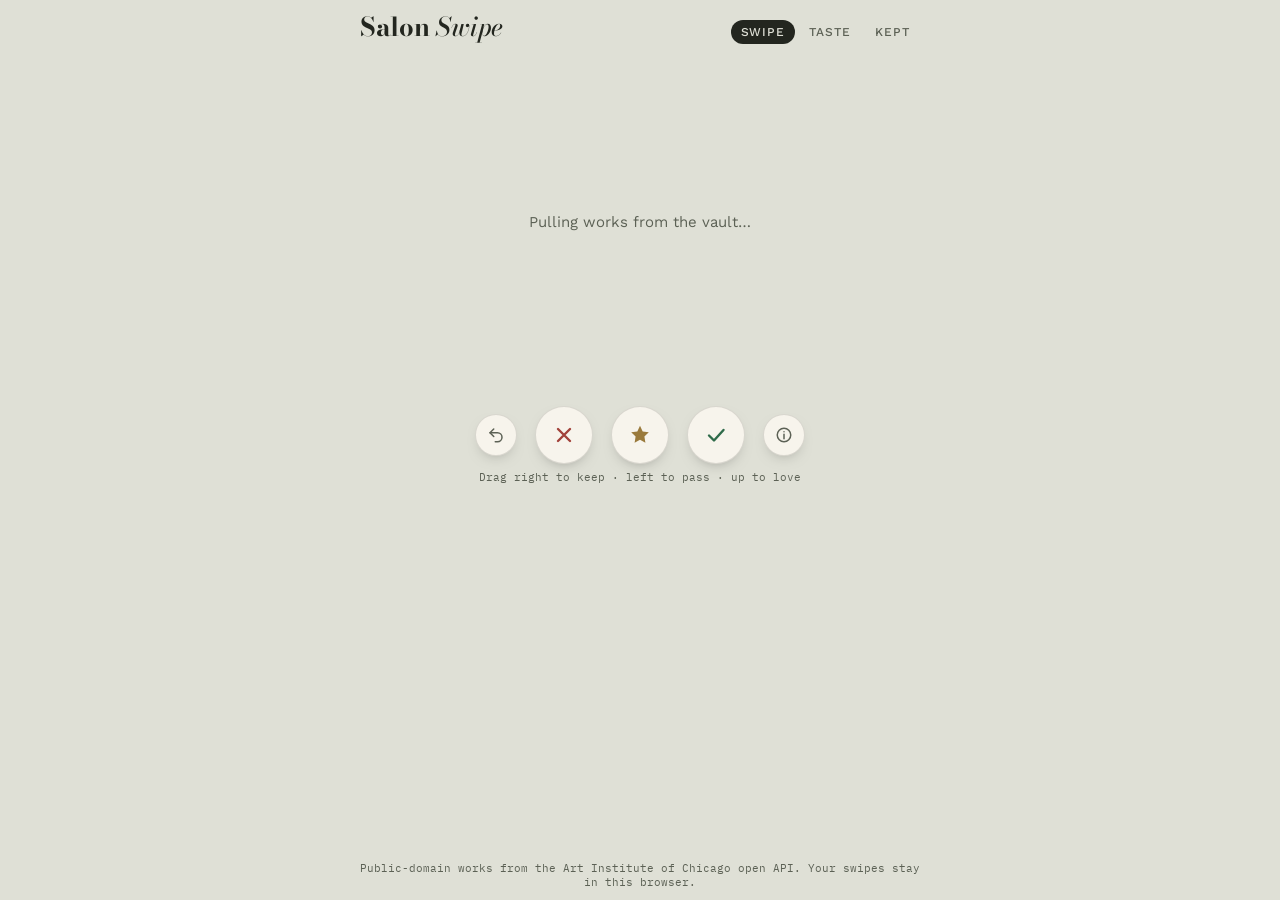
==== index.html @ dcc6288c "Add Salon Swipe art taste app Co-Authored-By: Claude Opus 5.5 <noreply@anthropic.com> Claude-Session" ====
<!doctype html>
<html lang="en">
<head>
<meta charset="utf-8">
<meta name="viewport" content="width=device-width,initial-scale=1,viewport-fit=cover">
<title>Salon Swipe</title>
<link rel="preconnect" href="https://fonts.googleapis.com">
<link rel="stylesheet" href="https://fonts.googleapis.com/css2?family=Bodoni+Moda:ital,opsz,wght@0,6..96,500;0,6..96,700;1,6..96,500&family=Work+Sans:wght@400;500;600&family=IBM+Plex+Mono:wght@400;500&display=swap">
<style>
/* Layout: one gallery wall; a matted print sits center, its wall label beneath. Tabs swap Swipe / Taste / Collection. */
:root{
  --wall:#dfe0d6; --wall-deep:#cfd1c4; --mat:#f7f4ec; --ink:#23261f; --ink-soft:#5c6155;
  --brass:#9a7a3c; --keep:#2f6b4a; --pass:#a2423a; --line:rgba(35,38,31,.14);
  --f-display:"Bodoni Moda","Didot","Bodoni 72",Georgia,serif;
  --f-body:"Work Sans",system-ui,-apple-system,"Segoe UI",sans-serif;
  --f-mono:"IBM Plex Mono",ui-monospace,Menlo,monospace;
  color-scheme:light;
}
@media (prefers-color-scheme:dark){:root:not([data-theme="light"]){
  --wall:#1f2420; --wall-deep:#171b18; --mat:#2b302b; --ink:#ebe8de; --ink-soft:#a4a99c;
  --brass:#cda763; --keep:#5fae84; --pass:#d9796f; --line:rgba(235,232,222,.14); color-scheme:dark}}
:root[data-theme="dark"]{
  --wall:#1f2420; --wall-deep:#171b18; --mat:#2b302b; --ink:#ebe8de; --ink-soft:#a4a99c;
  --brass:#cda763; --keep:#5fae84; --pass:#d9796f; --line:rgba(235,232,222,.14); color-scheme:dark}

*{box-sizing:border-box}
html,body{height:100%}
body{margin:0;background:var(--wall);color:var(--ink);font:15px/1.5 var(--f-body);
  padding-block:env(safe-area-inset-top,0px) env(safe-area-inset-bottom,0px);padding-inline:16px;
  display:flex;flex-direction:column;overflow-x:hidden}
button{font:inherit;color:inherit;cursor:pointer}
:focus-visible{outline:2px solid var(--brass);outline-offset:2px}
a{color:var(--ink)}

header{display:flex;align-items:baseline;justify-content:space-between;gap:12px;flex-wrap:wrap;
  max-width:560px;width:100%;margin:0 auto;padding-block:14px 8px}
h1{font:italic 500 26px/1 var(--f-display);margin:0;letter-spacing:-.01em}
h1 span{font-style:normal;font-weight:700}
nav{display:flex;gap:4px}
nav button{background:none;border:0;padding:6px 10px;border-radius:999px;font:500 12px/1 var(--f-body);
  letter-spacing:.08em;text-transform:uppercase;color:var(--ink-soft)}
nav button[aria-selected="true"]{background:var(--ink);color:var(--wall)}

main{flex:1;min-height:0;max-width:560px;width:100%;margin:0 auto;display:flex;flex-direction:column}
section{flex:1;min-height:0;display:flex;flex-direction:column}

/* ---- swipe deck ---- */
.deck{position:relative;flex:1;min-height:340px}
.card{position:absolute;inset:0;display:flex;flex-direction:column;background:var(--mat);
  border-radius:3px;box-shadow:0 1px 0 var(--line),0 18px 40px -18px rgba(0,0,0,.45);
  touch-action:none;user-select:none;will-change:transform;transition:transform .32s cubic-bezier(.2,.8,.2,1),opacity .32s}
.card.under{transform:scale(.96) translateY(10px);opacity:.75}
.card.dragging{transition:none}
.frame{flex:1;min-height:0;margin:18px 18px 0;display:grid;place-items:center;position:relative;background:var(--wall-deep);overflow:hidden}
.frame img{max-width:100%;max-height:100%;object-fit:contain;display:block;pointer-events:none}
.frame .lqip{position:absolute;inset:0;width:100%;height:100%;object-fit:cover;filter:blur(14px);transform:scale(1.1);opacity:.7}
.frame .full{position:relative;opacity:0;transition:opacity .4s}
.frame .full.on{opacity:1}
.stamp{position:absolute;top:22px;padding:4px 12px;border:3px solid;border-radius:4px;
  font:700 22px/1.1 var(--f-display);letter-spacing:.06em;text-transform:uppercase;opacity:0;pointer-events:none;z-index:2;background:var(--mat)}
.stamp.keep{left:22px;color:var(--keep);transform:rotate(-12deg)}
.stamp.pass{right:22px;color:var(--pass);transform:rotate(12deg)}
.stamp.love{left:50%;top:auto;bottom:22px;color:var(--brass);transform:translateX(-50%)}
.label{padding:12px 18px 14px;display:grid;gap:2px}
.label .who{font:600 13px/1.3 var(--f-body);letter-spacing:.02em}
.label .what{font:italic 500 20px/1.2 var(--f-display);text-wrap:balance;
  display:-webkit-box;-webkit-line-clamp:2;-webkit-box-orient:vertical;overflow:hidden}
.label .meta{font:12px/1.4 var(--f-mono);color:var(--ink-soft);display:flex;flex-wrap:wrap;gap:4px 12px}
.match{font:500 11px/1 var(--f-mono);letter-spacing:.06em;text-transform:uppercase;color:var(--brass)}

.controls{display:flex;justify-content:center;align-items:center;gap:18px;padding-block:14px 6px}
.cbtn{width:58px;height:58px;border-radius:50%;border:1.5px solid var(--line);background:var(--mat);
  display:grid;place-items:center;box-shadow:0 6px 16px -10px rgba(0,0,0,.5);transition:transform .12s}
.cbtn:active{transform:scale(.92)}
.cbtn svg{width:24px;height:24px}
.cbtn.pass{color:var(--pass)} .cbtn.keep{color:var(--keep)}
.cbtn.small{width:42px;height:42px;color:var(--ink-soft)} .cbtn.small svg{width:18px;height:18px}
.cbtn.love{color:var(--brass)}
.hint{text-align:center;font:11px/1.4 var(--f-mono);color:var(--ink-soft);padding-bottom:10px}
.state{position:absolute;inset:0;display:grid;place-items:center;text-align:center;padding:24px;color:var(--ink-soft)}
.state p{max-width:32ch;margin:0}

/* ---- taste ---- */
.scroll{overflow-y:auto;flex:1;min-height:0;padding-bottom:24px}
.summary{font:italic 500 21px/1.35 var(--f-display);margin:6px 0 18px;text-wrap:pretty}
.stats{display:grid;grid-template-columns:repeat(3,1fr);gap:1px;background:var(--line);border-block:1px solid var(--line);margin-bottom:22px}
.stats div{background:var(--wall);padding:10px 4px;text-align:center}
.stats b{display:block;font:500 22px/1.1 var(--f-display);font-variant-numeric:tabular-nums}
.stats span{font:11px/1.3 var(--f-mono);color:var(--ink-soft);text-transform:uppercase;letter-spacing:.06em}
.dim{margin-bottom:22px}
.dim h2{font:600 11px/1 var(--f-body);letter-spacing:.14em;text-transform:uppercase;color:var(--ink-soft);margin:0 0 8px}
.row{display:grid;grid-template-columns:minmax(0,1fr) 120px 40px;gap:10px;align-items:center;padding:5px 0;border-bottom:1px solid var(--line)}
.row .n{overflow:hidden;text-overflow:ellipsis;white-space:nowrap}
.row .n small{color:var(--ink-soft);font:11px var(--f-mono);margin-left:6px}
.bar{height:6px;position:relative;background:var(--line);border-radius:3px}
.bar i{position:absolute;top:0;bottom:0;border-radius:3px}
.bar::after{content:"";position:absolute;left:50%;top:-3px;bottom:-3px;width:1px;background:var(--ink-soft)}
.row .v{font:12px var(--f-mono);text-align:right;font-variant-numeric:tabular-nums}
.swatches{display:flex;flex-wrap:wrap;gap:6px}
.sw{width:30px;height:30px;border-radius:50%;border:1px solid var(--line)}
.empty{color:var(--ink-soft);font-size:14px}
.mixer{display:grid;gap:6px;margin:4px 0 22px}
.mixer label{font:600 11px/1 var(--f-body);letter-spacing:.14em;text-transform:uppercase;color:var(--ink-soft)}
.mixer .ends{display:flex;justify-content:space-between;font:11px var(--f-mono);color:var(--ink-soft)}
input[type=range]{width:100%;accent-color:var(--brass)}
.danger{display:flex;gap:8px;align-items:center;flex-wrap:wrap;font-size:13px;color:var(--ink-soft)}
.txt{background:none;border:1px solid var(--line);border-radius:999px;padding:6px 12px;font-size:12px}
.txt.warn{border-color:var(--pass);color:var(--pass)}

/* ---- collection ---- */
.grid{display:grid;grid-template-columns:repeat(auto-fill,minmax(150px,1fr));gap:14px}
.tile{background:var(--mat);padding:8px 8px 10px;display:grid;gap:6px;text-decoration:none;box-shadow:0 8px 20px -14px rgba(0,0,0,.5);min-width:0}
.tile img{width:100%;aspect-ratio:1;object-fit:cover;background:var(--wall-deep)}
.tile b{font:italic 500 14px/1.25 var(--f-display);display:-webkit-box;-webkit-line-clamp:2;-webkit-box-orient:vertical;overflow:hidden}
.tile span{font:11px/1.3 var(--f-mono);color:var(--ink-soft);overflow:hidden;text-overflow:ellipsis;white-space:nowrap}
.tile .heart{color:var(--brass)}
footer{max-width:560px;width:100%;margin:0 auto;padding-block:6px 10px;font:10.5px/1.4 var(--f-mono);color:var(--ink-soft);text-align:center}
@media (prefers-reduced-motion:reduce){.card,.frame .full{transition:none}}
</style>
</head>
<body>
<header>
  <h1><span>Salon</span> Swipe</h1>
  <nav role="tablist">
    <button id="tab-swipe" role="tab" aria-selected="true" data-tab="swipe">Swipe</button>
    <button id="tab-taste" role="tab" aria-selected="false" data-tab="taste">Taste</button>
    <button id="tab-coll" role="tab" aria-selected="false" data-tab="coll">Kept</button>
  </nav>
</header>

<main>
  <section id="swipe">
    <div class="deck" id="deck"><div class="state" id="deckState"><p>Pulling works from the vault…</p></div></div>
    <div class="controls">
      <button class="cbtn small" id="btnUndo" aria-label="Undo last swipe" title="Undo (Backspace)"><svg viewBox="0 0 24 24" fill="none" stroke="currentColor" stroke-width="2" stroke-linecap="round" stroke-linejoin="round"><path d="M9 14 4 9l5-5"/><path d="M4 9h10a6 6 0 0 1 0 12h-3"/></svg></button>
      <button class="cbtn pass" id="btnPass" aria-label="Pass" title="Pass (←)"><svg viewBox="0 0 24 24" fill="none" stroke="currentColor" stroke-width="2.4" stroke-linecap="round"><path d="M6 6l12 12M18 6 6 18"/></svg></button>
      <button class="cbtn love" id="btnLove" aria-label="Love" title="Love (↑)"><svg viewBox="0 0 24 24" fill="currentColor"><path d="M12 2.8l2.7 5.6 6.1.9-4.4 4.3 1 6.1L12 16.8l-5.4 2.9 1-6.1-4.4-4.3 6.1-.9z"/></svg></button>
      <button class="cbtn keep" id="btnKeep" aria-label="Keep" title="Keep (→)"><svg viewBox="0 0 24 24" fill="none" stroke="currentColor" stroke-width="2.4" stroke-linecap="round" stroke-linejoin="round"><path d="M5 12.5 10 17.5 19.5 7"/></svg></button>
      <a class="cbtn small" id="btnInfo" aria-label="Open on artic.edu" title="Open museum page" target="_blank" rel="noopener"><svg viewBox="0 0 24 24" fill="none" stroke="currentColor" stroke-width="2" stroke-linecap="round" stroke-linejoin="round"><circle cx="12" cy="12" r="9"/><path d="M12 11v6M12 7.5v.01"/></svg></a>
    </div>
    <div class="hint">Drag right to keep · left to pass · up to love</div>
  </section>

  <section id="taste" hidden>
    <div class="scroll" id="tasteBody"></div>
  </section>

  <section id="coll" hidden>
    <div class="scroll" id="collBody"></div>
  </section>
</main>
<footer>Public-domain works from the Art Institute of Chicago open API. Your swipes stay in this browser.</footer>

<script>
(() => {
const API = "https://api.artic.edu/api/v1/artworks/search";
const IIIF = "https://www.artic.edu/iiif/2";
const FIELDS = "id,title,artist_title,date_display,date_start,style_title,classification_title,place_of_origin,artwork_type_title,medium_display,image_id,color,thumbnail,subject_titles";
const STORE = "salon-swipe-v1";
const DIMS = [
  ["style","Movements & styles"],["artist","Artists"],["era","Eras"],["place","Places"],
  ["kind","Media"],["subject","Subjects"],["hue","Palette"]
];

/* ---------- state ---------- */
let S = { swipes:[], seen:{}, explore:0.35 };
try { const raw = localStorage.getItem(STORE); if (raw) S = Object.assign(S, JSON.parse(raw)); } catch(e){}
const save = () => { try { localStorage.setItem(STORE, JSON.stringify(S)); } catch(e){} };

let queue = [], loading = false, predHits = 0, predN = 0;

/* ---------- features ---------- */
const eraOf = y => {
  if (y == null) return null;
  if (y < 0) return "Antiquity (BCE)";
  if (y < 1400) return "Medieval (before 1400)";
  const c = Math.floor(y/50)*50;
  return `${c}–${c+49}`;
};
const hueOf = c => {
  if (!c || c.h == null) return null;
  if (c.s < 12 || c.l < 12) return c.l < 30 ? "Dark & tonal" : "Muted / greyed";
  const h = c.h;
  return h < 15 || h >= 345 ? "Reds" : h < 45 ? "Oranges & ochres" : h < 70 ? "Yellows & golds"
    : h < 160 ? "Greens" : h < 200 ? "Teals" : h < 255 ? "Blues" : h < 290 ? "Violets" : "Pinks & magentas";
};
function feats(a){
  const f = [];
  const push = (d,v) => { if (v) f.push(d+"|"+v); };
  push("style", a.style_title); push("artist", a.artist_title); push("era", eraOf(a.date_start));
  push("place", a.place_of_origin); push("kind", a.classification_title || a.artwork_type_title);
  (a.subject_titles||[]).slice(0,4).forEach(s => push("subject", s));
  push("hue", hueOf(a.color));
  return f;
}

/* ---------- model: per-feature smoothed log-odds ---------- */
function tally(){
  const t = {}; let pos = 0, neg = 0;
  for (const s of S.swipes){
    const w = s.v === 2 ? 2 : 1, liked = s.v > 0;
    liked ? pos += w : neg += w;
    for (const k of s.f){ const o = t[k] || (t[k] = {p:0,n:0,c:0}); liked ? o.p += w : o.n += w; o.c++; }
  }
  return {t,pos,neg};
}
function predict(a, T){
  T = T || tally();
  if (S.swipes.length < 6) return null;
  const prior = Math.log((T.pos+1)/(T.neg+1));
  let z = prior;
  for (const k of feats(a)){
    const o = T.t[k]; if (!o) continue;
    const lo = Math.log((o.p+1)/(o.n+1)) - prior;   // lift over base rate
    const dim = k.split("|")[0];
    z += lo * (dim === "subject" ? .35 : dim === "hue" ? .5 : .8) * Math.min(1, o.c/3);
  }
  return 1/(1+Math.exp(-z));
}

/* ---------- fetching ---------- */
function topLiked(dim, T){
  return Object.entries(T.t).filter(([k,o]) => k.startsWith(dim+"|") && o.p >= 2 && o.p > o.n)
    .sort((a,b) => (b[1].p-b[1].n) - (a[1].p-a[1].n)).map(([k]) => k.split("|")[1]);
}
async function fetchBatch(){
  if (loading) return; loading = true;
  const T = tally();
  const refine = S.swipes.length >= 12 && Math.random() > S.explore;
  let url = `${API}?query[term][is_public_domain]=true&fields=${FIELDS}&limit=40`;
  if (refine){
    const pool = [...topLiked("style",T).slice(0,4), ...topLiked("artist",T).slice(0,3), ...topLiked("subject",T).slice(0,3), ...topLiked("place",T).slice(0,2)];
    if (pool.length){
      const q = pool[Math.floor(Math.random()*pool.length)];
      url += `&q=${encodeURIComponent(q)}&page=${1+Math.floor(Math.random()*3)}`;
    } else url += `&page=${1+Math.floor(Math.random()*90)}`;
  } else url += `&page=${1+Math.floor(Math.random()*90)}`;
  try{
    let r = await fetch(url);
    if (!r.ok) r = await fetch(`${API}?query[term][is_public_domain]=true&fields=${FIELDS}&limit=40&page=${1+Math.floor(Math.random()*20)}`);
    if (!r.ok) throw new Error(r.status);
    const j = await r.json();
    const fresh = (j.data||[]).filter(a => a.image_id && !S.seen[a.id] && !queue.some(q => q.id === a.id));
    for (let i = fresh.length-1; i > 0; i--){ const k = Math.floor(Math.random()*(i+1)); [fresh[i],fresh[k]] = [fresh[k],fresh[i]]; }
    // when refining, front-load the best predicted matches but keep some surprise
    if (refine) fresh.sort((a,b) => (predict(b,T)||.5) - (predict(a,T)||.5));
    queue.push(...fresh.slice(0, 24));
    fresh.slice(0,4).forEach(a => { const im = new Image(); im.src = imgUrl(a); });
  }catch(e){
    if (!queue.length) setState("The museum's API didn't answer. Check your connection, then tap to retry.", true);
  }finally{ loading = false; }
  if (!document.querySelector(".card")) render();
}
const imgUrl = (a, w=843) => `${IIIF}/${a.image_id}/full/${w},/0/default.jpg`;

/* ---------- deck rendering ---------- */
const deck = document.getElementById("deck");
function setState(msg, retry){
  deck.innerHTML = `<div class="state"><p>${msg}</p></div>`;
  if (retry) deck.firstChild.onclick = () => { setState("Pulling works from the vault…"); fetchBatch(); };
}
const esc = s => String(s ?? "").replace(/[&<>"]/g, c => ({"&":"&amp;","<":"&lt;",">":"&gt;",'"':"&quot;"}[c]));

function cardEl(a, under){
  const el = document.createElement("article");
  el.className = "card" + (under ? " under" : "");
  const p = predict(a);
  const lq = a.thumbnail && a.thumbnail.lqip ? `<img class="lqip" src="${a.thumbnail.lqip}" alt="">` : "";
  el.innerHTML = `
    <div class="frame">${lq}<img class="full" alt="${esc(a.thumbnail && a.thumbnail.alt_text || a.title)}" src="${imgUrl(a)}">
      <div class="stamp keep">Keep</div><div class="stamp pass">Pass</div><div class="stamp love">Love</div></div>
    <div class="label">
      ${p != null ? `<div class="match">Predicted fit ${Math.round(p*100)}%</div>` : ""}
      <div class="who">${esc(a.artist_title || "Unknown maker")}</div>
      <div class="what">${esc(a.title)}</div>
      <div class="meta"><span>${esc(a.date_display||"")}</span>${a.style_title?`<span>${esc(a.style_title)}</span>`:""}<span>${esc(a.classification_title||a.artwork_type_title||"")}</span></div>
    </div>`;
  const full = el.querySelector(".full");
  full.onload = () => full.classList.add("on");
  full.onerror = () => { el.dataset.broken = "1"; };
  return el;
}
function render(){
  deck.innerHTML = "";
  if (!queue.length){ setState("Pulling works from the vault…"); fetchBatch(); return; }
  if (queue[1]) deck.appendChild(cardEl(queue[1], true));
  const top = cardEl(queue[0]); deck.appendChild(top);
  top.querySelector(".full").addEventListener("error", () => { queue.shift(); render(); }, {once:true});
  document.getElementById("btnInfo").href = `https://www.artic.edu/artworks/${queue[0].id}`;
  bindDrag(top);
  if (queue.length < 8) fetchBatch();
}

function bindDrag(el){
  let sx=0, sy=0, dx=0, dy=0, on=false;
  const st = k => el.querySelector(".stamp."+k);
  el.addEventListener("pointerdown", e => { on=true; sx=e.clientX; sy=e.clientY; el.setPointerCapture(e.pointerId); el.classList.add("dragging"); });
  el.addEventListener("pointermove", e => {
    if (!on) return; dx = e.clientX-sx; dy = e.clientY-sy;
    el.style.transform = `translate(${dx}px,${dy}px) rotate(${dx/18}deg)`;
    st("keep").style.opacity = Math.max(0, Math.min(1, dx/100));
    st("pass").style.opacity = Math.max(0, Math.min(1, -dx/100));
    st("love").style.opacity = Math.max(0, Math.min(1, (-dy - Math.abs(dx))/100));
  });
  const end = () => {
    if (!on) return; on=false; el.classList.remove("dragging");
    if (-dy > 110 && -dy > Math.abs(dx)) decide(2);
    else if (dx > 100) decide(1);
    else if (dx < -100) decide(-1);
    else { el.style.transform=""; el.querySelectorAll(".stamp").forEach(s=>s.style.opacity=0); }
    dx=dy=0;
  };
  el.addEventListener("pointerup", end); el.addEventListener("pointercancel", end);
}

function decide(v){
  const el = deck.querySelector(".card:not(.under)"); const a = queue[0];
  if (!el || !a) return;
  const p = predict(a);
  if (p != null){ predN++; if ((p >= .5) === (v > 0)) predHits++; }
  S.swipes.push({ id:a.id, v, f:feats(a), t:Date.now(),
    a:{ id:a.id, title:a.title, artist_title:a.artist_title, date_display:a.date_display, image_id:a.image_id,
        style_title:a.style_title, classification_title:a.classification_title, color:a.color } });
  S.seen[a.id] = 1; save();
  const x = v === 2 ? 0 : v*innerWidth*1.2, y = v === 2 ? -innerHeight : 40;
  el.querySelector(".stamp."+(v===2?"love":v>0?"keep":"pass")).style.opacity = 1;
  el.style.transform = `translate(${x}px,${y}px) rotate(${v===2?0:v*24}deg)`; el.style.opacity = 0;
  queue.shift();
  setTimeout(render, 220);
}
function undo(){
  const last = S.swipes.pop(); if (!last) return;
  delete S.seen[last.id]; save();
  queue.unshift(Object.assign({}, last.a, {thumbnail:null}));
  render();
}

document.getElementById("btnKeep").onclick = () => decide(1);
document.getElementById("btnPass").onclick = () => decide(-1);
document.getElementById("btnLove").onclick = () => decide(2);
document.getElementById("btnUndo").onclick = undo;
addEventListener("keydown", e => {
  if (document.getElementById("swipe").hidden || e.target.matches("input")) return;
  if (e.key === "ArrowRight") decide(1);
  else if (e.key === "ArrowLeft") decide(-1);
  else if (e.key === "ArrowUp") { e.preventDefault(); decide(2); }
  else if (e.key === "Backspace") undo();
});

/* ---------- taste profile ---------- */
function describe(T){
  const pick = d => topLiked(d,T)[0];
  const parts = [];
  const st = pick("style"), er = pick("era"), pl = pick("place"), kd = pick("kind"), hu = pick("hue"), sb = pick("subject");
  if (!st && !er && !pl && !kd) return null;
  let s = "You lean toward ";
  s += [kd ? kd.toLowerCase() : "works", st ? `in ${st}` : null, pl ? `from ${pl}` : null, er ? `made ${er.match(/^\d/) ? "around " + er : er.toLowerCase()}` : null].filter(Boolean).join(" ");
  if (sb) s += `, especially ${sb.toLowerCase()} subjects`;
  if (hu) s += `, with a pull toward ${hu.toLowerCase()}`;
  return s + ".";
}
function renderTaste(){
  const T = tally(), n = S.swipes.length, kept = S.swipes.filter(s => s.v > 0).length;
  const body = document.getElementById("tasteBody");
  const sum = n >= 10 ? describe(T) : null;
  let h = `<p class="summary">${sum ? esc(sum) : n < 10 ? `Swipe ${10-n} more ${10-n===1?"work":"works"} and a profile will start to form.` : "No clear pattern yet. Keep going; a few more Loves sharpen it fast."}</p>
    <div class="stats"><div><b>${n}</b><span>Judged</span></div><div><b>${n?Math.round(kept/n*100):0}%</b><span>Kept</span></div>
    <div><b>${predN>=5?Math.round(predHits/predN*100)+"%":"—"}</b><span>Model right</span></div></div>
    <div class="mixer"><label for="explore">Discovery mix</label>
      <input id="explore" type="range" min="0.1" max="0.9" step="0.05" value="${S.explore}">
      <div class="ends"><span>Refine toward my taste</span><span>Show me anything</span></div></div>`;
  for (const [d, label] of DIMS){
    const rows = Object.entries(T.t).filter(([k,o]) => k.startsWith(d+"|") && o.c >= 2)
      .map(([k,o]) => ({ name:k.split("|")[1], o, s:(o.p+1)/(o.p+o.n+2) }))
      .sort((a,b) => Math.abs(b.s-.5)*Math.sqrt(b.o.c) - Math.abs(a.s-.5)*Math.sqrt(a.o.c)).slice(0,6)
      .sort((a,b) => b.s-a.s);
    h += `<div class="dim"><h2>${label}</h2>`;
    if (!rows.length) { h += `<p class="empty">Needs a couple of repeat sightings.</p></div>`; continue; }
    for (const r of rows){
      const w = Math.abs(r.s-.5)*100, left = r.s >= .5 ? 50 : 50-w, col = r.s >= .5 ? "var(--keep)" : "var(--pass)";
      h += `<div class="row"><span class="n">${esc(r.name)}<small>${r.o.c}×</small></span>
        <span class="bar"><i style="left:${left}%;width:${w}%;background:${col}"></i></span>
        <span class="v">${r.s>=.5?"+":"−"}${Math.round(Math.abs(r.s-.5)*200)}</span></div>`;
    }
    h += `</div>`;
  }
  const cols = S.swipes.filter(s => s.v > 0 && s.a.color && s.a.color.h != null).slice(-24).map(s => s.a.color);
  h += `<div class="dim"><h2>Palette you kept</h2>${cols.length ? `<div class="swatches">${cols.map(c=>`<span class="sw" style="background:hsl(${c.h},${c.s}%,${c.l}%)" title="hsl(${c.h}, ${c.s}%, ${c.l}%)"></span>`).join("")}</div>` : `<p class="empty">Keep a few works to see their dominant colors.</p>`}</div>
    <div class="danger" id="danger"><button class="txt" id="resetAsk">Start over</button></div>`;
  body.innerHTML = h;
  document.getElementById("explore").oninput = e => { S.explore = +e.target.value; save(); };
  document.getElementById("resetAsk").onclick = () => {
    document.getElementById("danger").innerHTML = `<span>Erase all ${n} swipes?</span><button class="txt warn" id="resetYes">Erase</button><button class="txt" id="resetNo">Keep them</button>`;
    document.getElementById("resetNo").onclick = renderTaste;
    document.getElementById("resetYes").onclick = () => { S = {swipes:[],seen:{},explore:.35}; save(); predHits=predN=0; queue=[]; renderTaste(); render(); };
  };
}

/* ---------- collection ---------- */
function renderColl(){
  const kept = S.swipes.filter(s => s.v > 0).slice().reverse();
  const body = document.getElementById("collBody");
  if (!kept.length){ body.innerHTML = `<p class="empty" style="padding-top:20px">Works you keep or love land here, linked to their museum pages.</p>`; return; }
  body.innerHTML = `<div class="grid">${kept.map(s => `<a class="tile" href="https://www.artic.edu/artworks/${s.a.id}" target="_blank" rel="noopener">
    <img loading="lazy" alt="" src="${IIIF}/${s.a.image_id}/full/400,/0/default.jpg">
    <b>${s.v===2?'<span class="heart">★ </span>':""}${esc(s.a.title)}</b><span>${esc(s.a.artist_title||"Unknown maker")} · ${esc(s.a.date_display||"")}</span></a>`).join("")}</div>`;
}

/* ---------- tabs ---------- */
document.querySelectorAll("nav button").forEach(b => b.onclick = () => {
  document.querySelectorAll("nav button").forEach(x => x.setAttribute("aria-selected", x === b));
  ["swipe","taste","coll"].forEach(id => document.getElementById(id).hidden = id !== b.dataset.tab);
  if (b.dataset.tab === "taste") renderTaste();
  if (b.dataset.tab === "coll") renderColl();
});

fetchBatch();
})();
</script>
</body>
</html>
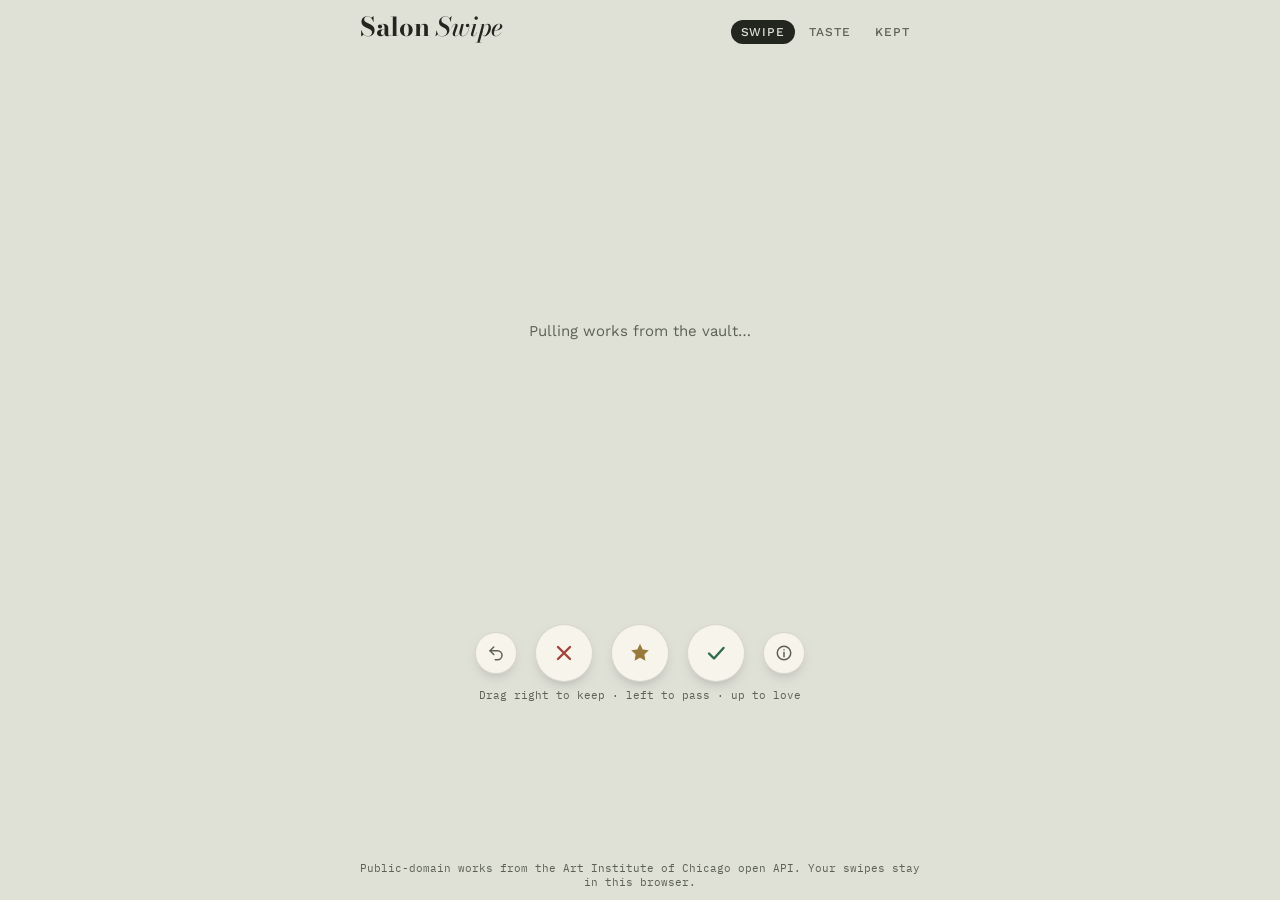
==== commit 300a19d2: "Fix card image sizing and cached-image reveal on mobile Co-Authored-By: Claude Opus 5.5 <noreply@ant" ====
--- a/index.html
+++ b/index.html
@@ -45,16 +45,16 @@
 section{flex:1;min-height:0;display:flex;flex-direction:column}
 
 /* ---- swipe deck ---- */
-.deck{position:relative;flex:1;min-height:340px}
+.deck{position:relative;flex:1 1 auto;min-height:max(340px,62vh);min-height:max(340px,62dvh)}
 .card{position:absolute;inset:0;display:flex;flex-direction:column;background:var(--mat);
   border-radius:3px;box-shadow:0 1px 0 var(--line),0 18px 40px -18px rgba(0,0,0,.45);
   touch-action:none;user-select:none;will-change:transform;transition:transform .32s cubic-bezier(.2,.8,.2,1),opacity .32s}
 .card.under{transform:scale(.96) translateY(10px);opacity:.75}
 .card.dragging{transition:none}
-.frame{flex:1;min-height:0;margin:18px 18px 0;display:grid;place-items:center;position:relative;background:var(--wall-deep);overflow:hidden}
-.frame img{max-width:100%;max-height:100%;object-fit:contain;display:block;pointer-events:none}
-.frame .lqip{position:absolute;inset:0;width:100%;height:100%;object-fit:cover;filter:blur(14px);transform:scale(1.1);opacity:.7}
-.frame .full{position:relative;opacity:0;transition:opacity .4s}
+.frame{flex:1;min-height:0;margin:18px 18px 0;position:relative;background:var(--wall-deep);overflow:hidden}
+.frame img{position:absolute;inset:0;width:100%;height:100%;display:block;pointer-events:none}
+.frame .lqip{object-fit:cover;filter:blur(14px);transform:scale(1.1);opacity:.7}
+.frame .full{object-fit:contain;opacity:0;transition:opacity .4s}
 .frame .full.on{opacity:1}
 .stamp{position:absolute;top:22px;padding:4px 12px;border:3px solid;border-radius:4px;
   font:700 22px/1.1 var(--f-display);letter-spacing:.06em;text-transform:uppercase;opacity:0;pointer-events:none;z-index:2;background:var(--mat)}
@@ -277,6 +277,7 @@
     </div>`;
   const full = el.querySelector(".full");
   full.onload = () => full.classList.add("on");
+  if (full.complete && full.naturalWidth) full.classList.add("on");   // already cached from preload
   full.onerror = () => { el.dataset.broken = "1"; };
   return el;
 }
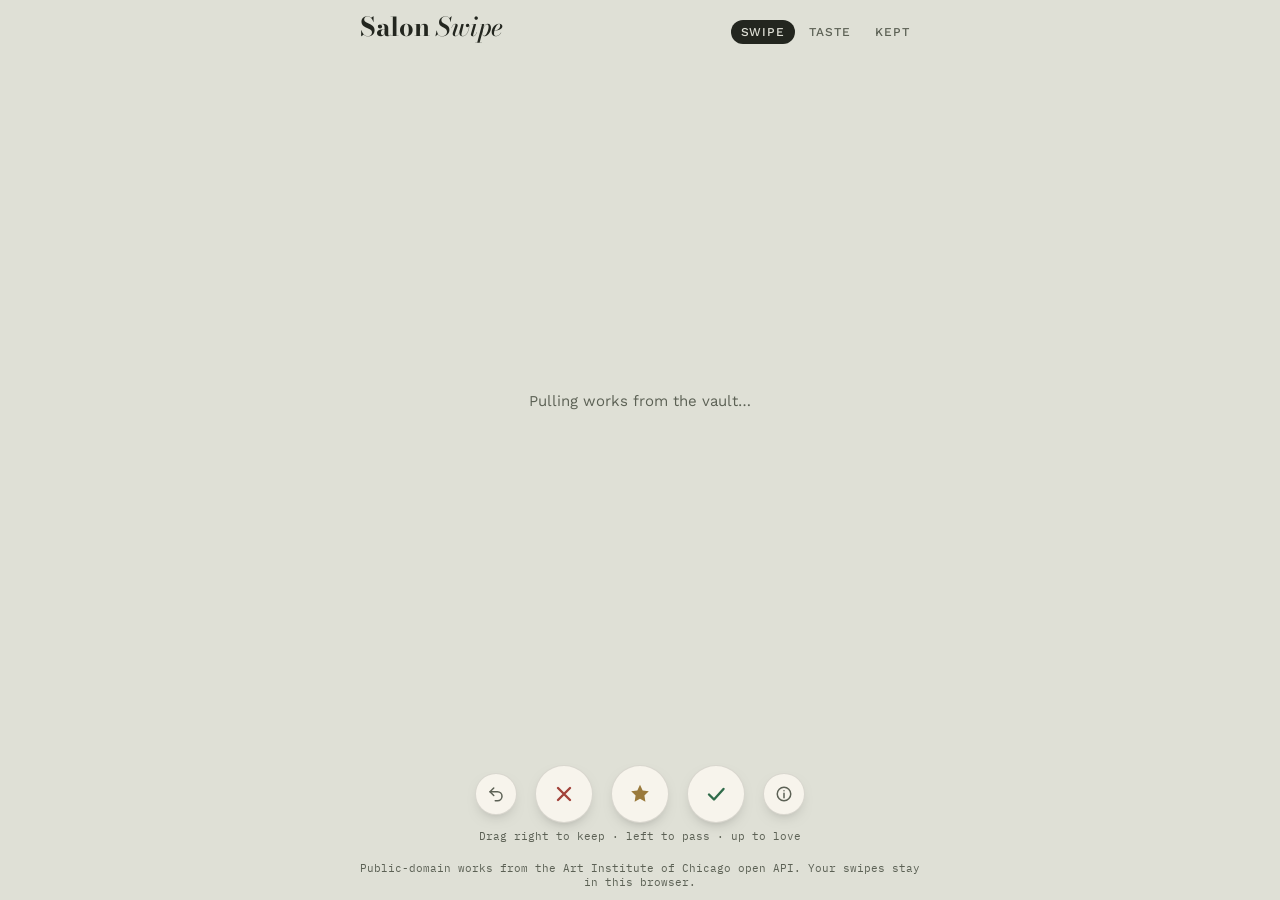
==== commit 925c8def: "Hide inactive tabs so Taste and Kept views replace the swipe deck Co-Authored-By: Claude Opus 5.5 <n" ====
--- a/index.html
+++ b/index.html
@@ -24,6 +24,7 @@
   --brass:#cda763; --keep:#5fae84; --pass:#d9796f; --line:rgba(235,232,222,.14); color-scheme:dark}
 
 *{box-sizing:border-box}
+[hidden]{display:none!important}
 html,body{height:100%}
 body{margin:0;background:var(--wall);color:var(--ink);font:15px/1.5 var(--f-body);
   padding-block:env(safe-area-inset-top,0px) env(safe-area-inset-bottom,0px);padding-inline:16px;
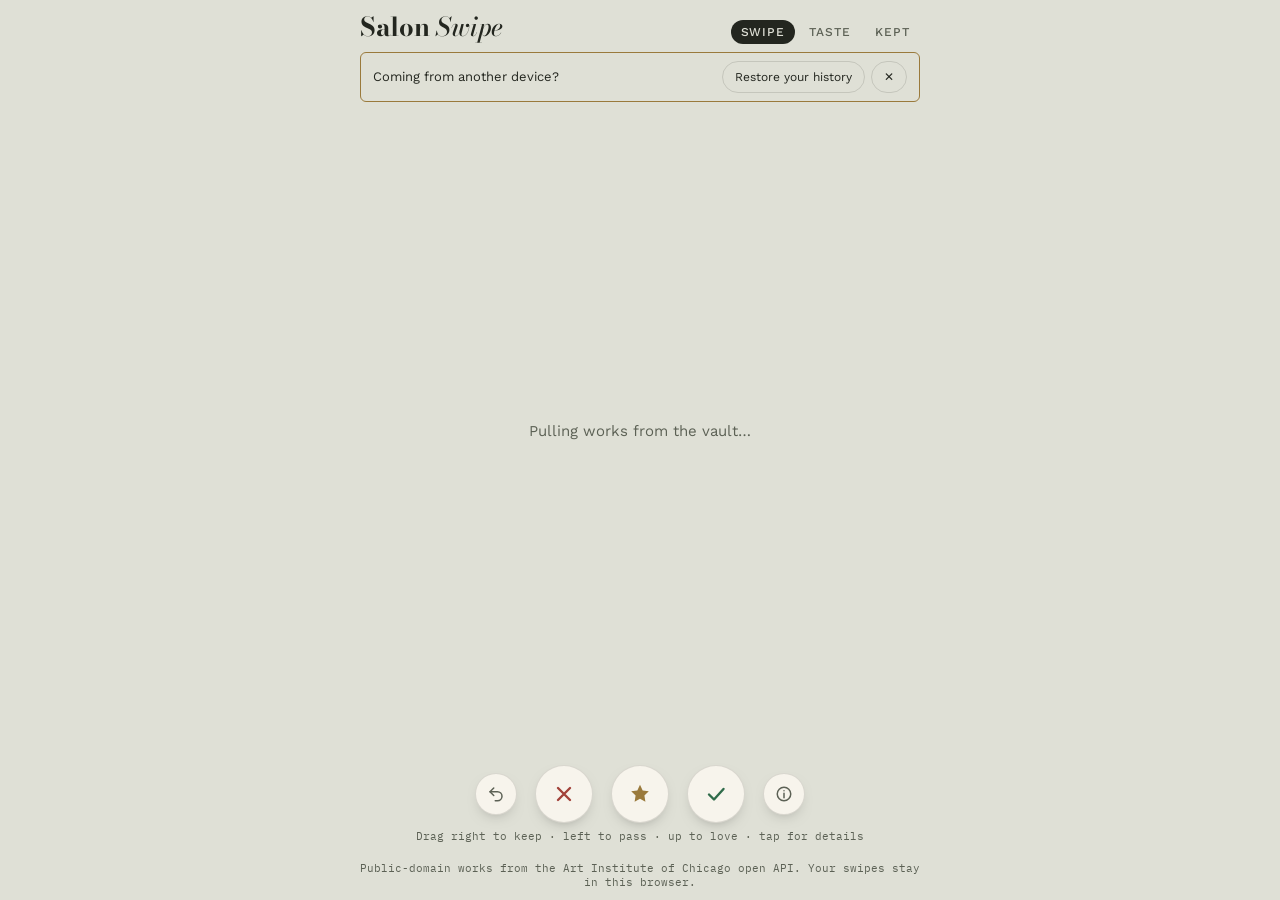
==== commit 3895c213: "Release 1: promote beta to main Opening deck, Tell me more panel, no-repeat guardrails, backup and r" ====
--- a/index.html
+++ b/index.html
@@ -115,6 +115,46 @@
 .tile b{font:italic 500 14px/1.25 var(--f-display);display:-webkit-box;-webkit-line-clamp:2;-webkit-box-orient:vertical;overflow:hidden}
 .tile span{font:11px/1.3 var(--f-mono);color:var(--ink-soft);overflow:hidden;text-overflow:ellipsis;white-space:nowrap}
 .tile .heart{color:var(--brass)}
+/* ---- details sheet ---- */
+.scrim{position:fixed;inset:0;background:rgba(10,12,10,.5);z-index:20}
+.sheet{position:fixed;left:0;right:0;bottom:0;z-index:21;max-height:86vh;max-height:86dvh;overflow-y:auto;
+  background:var(--mat);color:var(--ink);border-radius:14px 14px 0 0;box-shadow:0 -12px 40px -10px rgba(0,0,0,.5);
+  padding:8px 20px calc(24px + env(safe-area-inset-bottom,0px));max-width:600px;margin:0 auto;animation:rise .28s cubic-bezier(.2,.8,.2,1)}
+@keyframes rise{from{transform:translateY(40px);opacity:0}}
+.sheet-top{position:sticky;top:-8px;z-index:2;background:var(--mat);display:flex;justify-content:flex-end;align-items:center;padding:6px 0 10px;margin-top:-8px}
+.grab{position:absolute;left:50%;top:10px;transform:translateX(-50%);width:40px;height:4px;border-radius:2px;background:var(--line)}
+.sheet h2{font:italic 500 24px/1.2 var(--f-display);margin:0 0 4px;text-wrap:balance}
+.sheet .by{font:500 13px/1.45 var(--f-body);color:var(--ink-soft);white-space:pre-line;margin:0 0 14px}
+.sheet .thumbBtn{display:block;width:100%;border:0;padding:0;background:var(--wall-deep);margin-bottom:6px;position:relative}
+.sheet .thumbBtn img{width:100%;max-height:44vh;object-fit:contain;display:block}
+.sheet .thumbBtn span{position:absolute;right:8px;bottom:8px;background:var(--mat);font:11px/1 var(--f-mono);padding:5px 8px;border-radius:999px}
+.sheet .desc{font:15px/1.6 var(--f-body);max-width:65ch}
+.sheet .desc p{margin:0 0 .8em}
+.onview{display:inline-flex;gap:6px;align-items:center;font:500 12px/1.2 var(--f-mono);padding:6px 10px;border-radius:999px;border:1px solid var(--line);margin:10px 0 14px}
+.onview.yes{color:var(--keep);border-color:var(--keep)}
+.facts{display:grid;grid-template-columns:max-content minmax(0,1fr);gap:6px 14px;margin:6px 0 16px;font-size:13.5px}
+.facts dt{font:600 10.5px/1.6 var(--f-body);letter-spacing:.12em;text-transform:uppercase;color:var(--ink-soft);padding-top:2px}
+.facts dd{margin:0;overflow-wrap:anywhere}
+.sheet details{border-top:1px solid var(--line);padding:10px 0}
+.sheet summary{cursor:pointer;font:600 11px/1.4 var(--f-body);letter-spacing:.12em;text-transform:uppercase;color:var(--ink-soft)}
+.sheet details div{font-size:13px;line-height:1.55;white-space:pre-line;padding-top:8px;color:var(--ink-soft)}
+.sheet .out{display:inline-block;margin-top:12px;font:500 13px var(--f-body)}
+.sheet .loading{color:var(--ink-soft);font-size:14px;padding:6px 0 16px}
+.zoom{position:fixed;inset:0;z-index:30;background:#0b0c0b;overflow:auto;-webkit-overflow-scrolling:touch}
+.zoom img{display:block;width:100%;height:100%;object-fit:contain;cursor:zoom-in}
+.zoom.big img{width:260%;height:auto;max-width:none;object-fit:initial;cursor:zoom-out}
+.zoom .txt{position:fixed;top:calc(12px + env(safe-area-inset-top,0px));right:12px;background:#f3f1ea;color:#1b1d1a;border:0}
+
+/* ---- backup ---- */
+.nudge{display:flex;gap:10px;align-items:center;justify-content:space-between;flex-wrap:wrap;
+  font-size:13px;padding:8px 12px;margin-bottom:10px;border:1px solid var(--brass);border-radius:6px;color:var(--ink)}
+.data p{margin:0 0 10px;font-size:14px;color:var(--ink-soft)}
+.data .btns{display:flex;flex-wrap:wrap;gap:8px;margin-bottom:10px}
+.data textarea{width:100%;min-height:80px;font:12px/1.4 var(--f-mono);background:var(--mat);color:var(--ink);border:1px solid var(--line);border-radius:6px;padding:8px}
+.data input[type=file]{font-size:13px;max-width:100%}
+.toast{position:fixed;left:50%;bottom:calc(24px + env(safe-area-inset-bottom,0px));transform:translateX(-50%);z-index:40;
+  background:var(--ink);color:var(--wall);padding:10px 16px;border-radius:999px;font-size:13px;max-width:calc(100% - 32px);text-align:center}
+.beta{font:600 10px/1 var(--f-mono);letter-spacing:.1em;color:var(--brass);border:1px solid var(--brass);border-radius:4px;padding:3px 5px;vertical-align:middle;margin-left:6px}
 footer{max-width:560px;width:100%;margin:0 auto;padding-block:6px 10px;font:10.5px/1.4 var(--f-mono);color:var(--ink-soft);text-align:center}
 @media (prefers-reduced-motion:reduce){.card,.frame .full{transition:none}}
 </style>
@@ -131,15 +171,17 @@
 
 <main>
   <section id="swipe">
+    <div class="nudge" id="welcome" hidden><span>Coming from another device?</span><span style="display:flex;gap:6px"><button class="txt" id="welcomeGo">Restore your history</button><button class="txt" id="welcomeX" aria-label="Dismiss">✕</button></span></div>
+    <div class="nudge" id="nudge" hidden><span id="nudgeText"></span><button class="txt" id="nudgeGo">Back up now</button></div>
     <div class="deck" id="deck"><div class="state" id="deckState"><p>Pulling works from the vault…</p></div></div>
     <div class="controls">
       <button class="cbtn small" id="btnUndo" aria-label="Undo last swipe" title="Undo (Backspace)"><svg viewBox="0 0 24 24" fill="none" stroke="currentColor" stroke-width="2" stroke-linecap="round" stroke-linejoin="round"><path d="M9 14 4 9l5-5"/><path d="M4 9h10a6 6 0 0 1 0 12h-3"/></svg></button>
       <button class="cbtn pass" id="btnPass" aria-label="Pass" title="Pass (←)"><svg viewBox="0 0 24 24" fill="none" stroke="currentColor" stroke-width="2.4" stroke-linecap="round"><path d="M6 6l12 12M18 6 6 18"/></svg></button>
       <button class="cbtn love" id="btnLove" aria-label="Love" title="Love (↑)"><svg viewBox="0 0 24 24" fill="currentColor"><path d="M12 2.8l2.7 5.6 6.1.9-4.4 4.3 1 6.1L12 16.8l-5.4 2.9 1-6.1-4.4-4.3 6.1-.9z"/></svg></button>
       <button class="cbtn keep" id="btnKeep" aria-label="Keep" title="Keep (→)"><svg viewBox="0 0 24 24" fill="none" stroke="currentColor" stroke-width="2.4" stroke-linecap="round" stroke-linejoin="round"><path d="M5 12.5 10 17.5 19.5 7"/></svg></button>
-      <a class="cbtn small" id="btnInfo" aria-label="Open on artic.edu" title="Open museum page" target="_blank" rel="noopener"><svg viewBox="0 0 24 24" fill="none" stroke="currentColor" stroke-width="2" stroke-linecap="round" stroke-linejoin="round"><circle cx="12" cy="12" r="9"/><path d="M12 11v6M12 7.5v.01"/></svg></a>
+      <button class="cbtn small" id="btnInfo" aria-label="Tell me more" title="Tell me more (I)"><svg viewBox="0 0 24 24" fill="none" stroke="currentColor" stroke-width="2" stroke-linecap="round" stroke-linejoin="round"><circle cx="12" cy="12" r="9"/><path d="M12 11v6M12 7.5v.01"/></svg></button>
     </div>
-    <div class="hint">Drag right to keep · left to pass · up to love</div>
+    <div class="hint">Drag right to keep · left to pass · up to love · tap for details</div>
   </section>
 
   <section id="taste" hidden>
@@ -150,6 +192,10 @@
     <div class="scroll" id="collBody"></div>
   </section>
 </main>
+<div class="scrim" id="scrim" hidden></div>
+<aside class="sheet" id="sheet" hidden role="dialog" aria-modal="true" aria-label="About this work"><div class="sheet-top"><div class="grab"></div><button class="txt" id="sheetDone">Done</button></div><div id="sheetBody"></div></aside>
+<div class="zoom" id="zoom" hidden><img id="zoomImg" alt=""><button class="txt" id="zoomClose">Close</button></div>
+<div class="toast" id="toast" role="status" hidden></div>
 <footer>Public-domain works from the Art Institute of Chicago open API. Your swipes stay in this browser.</footer>
 
 <script>
@@ -157,16 +203,32 @@
 const API = "https://api.artic.edu/api/v1/artworks/search";
 const IIIF = "https://www.artic.edu/iiif/2";
 const FIELDS = "id,title,artist_title,date_display,date_start,style_title,classification_title,place_of_origin,artwork_type_title,medium_display,image_id,color,thumbnail,subject_titles";
-const STORE = "salon-swipe-v1";
+const MAIN_STORE = "salon-swipe-v1";
+const IS_BETA = /\/beta\/?/.test(location.pathname);
+// The beta copy works on its own copy of your data, so testing never touches the real record.
+const STORE = IS_BETA ? "salon-swipe-beta" : MAIN_STORE;
+const SCHEMA = 2;
 const DIMS = [
   ["style","Movements & styles"],["artist","Artists"],["era","Eras"],["place","Places"],
   ["kind","Media"],["subject","Subjects"],["hue","Palette"]
 ];
+// Opening deck: one highlight work per movement, spread across eras, regions and media.
+const SEED = ["Impressionism","Ukiyo-e","Renaissance","Ancient Egyptian","Cubism","Baroque","Ming dynasty",
+  "Hudson River School","Symbolism","Mughal","Rococo","Expressionism","Byzantine","Realism","Art Nouveau",
+  "Dutch Golden Age","Ancient Greek","Post-Impressionism","Pre-Raphaelite","Edo period","Neoclassicism",
+  "Fauvism","Romanticism","Pointillism","Gothic","Tonalism","Arts and Crafts","Qing dynasty","Precisionism","Aesthetic Movement"];
 
 /* ---------- state ---------- */
-let S = { swipes:[], seen:{}, explore:0.35 };
-try { const raw = localStorage.getItem(STORE); if (raw) S = Object.assign(S, JSON.parse(raw)); } catch(e){}
-const save = () => { try { localStorage.setItem(STORE, JSON.stringify(S)); } catch(e){} };
+const blankState = () => ({ ver:SCHEMA, swipes:[], seen:{}, explore:0.35, seedIdx:0, lastBackup:0 });
+let S = blankState();
+try {
+  let raw = localStorage.getItem(STORE);
+  if (!raw && IS_BETA) raw = localStorage.getItem(MAIN_STORE);   // beta starts from a copy of your real data
+  if (raw) S = Object.assign(blankState(), JSON.parse(raw), { ver:SCHEMA });
+} catch(e){}
+let saveFailed = false;
+const save = () => { try { localStorage.setItem(STORE, JSON.stringify(S)); saveFailed = false; } catch(e){ saveFailed = true; } };
+try { navigator.storage && navigator.storage.persist && navigator.storage.persist(); } catch(e){}
 
 let queue = [], loading = false, predHits = 0, predN = 0;
 
@@ -224,28 +286,120 @@
   return Object.entries(T.t).filter(([k,o]) => k.startsWith(dim+"|") && o.p >= 2 && o.p > o.n)
     .sort((a,b) => (b[1].p-b[1].n) - (a[1].p-a[1].n)).map(([k]) => k.split("|")[1]);
 }
+// Highlights pool = the museum's own "boosted" works: far fewer minor prints and fragments.
+let boostOK = true;
+const pages = { hi:20, all:90 };
+const poolUrl = (hi, limit) => `${API}?fields=${FIELDS}&limit=${limit}` + (hi
+  ? `&query[bool][must][0][term][is_public_domain]=true&query[bool][must][1][term][is_boosted]=true`
+  : `&query[term][is_public_domain]=true`);
+const shuffle = arr => { for (let i = arr.length-1; i > 0; i--){ const k = Math.floor(Math.random()*(i+1)); [arr[i],arr[k]] = [arr[k],arr[i]]; } return arr; };
+/* ---------- no-repeat guardrails ----------
+   1. A work you've swiped never comes back (by museum id).
+   2. Other copies of the same work (a second impression of a print, a duplicate record) are blocked too,
+      matched on title + artist.
+   3. The same artist won't appear twice within ARTIST_GAP cards. */
+const ARTIST_GAP = 6;
+const norm = x => String(x || "").toLowerCase().replace(/\(.*?\)/g, " ").replace(/[^a-z0-9]+/g, " ").trim();
+const GENERIC = new Set(["", "untitled", "fragment", "study", "sketch", "drawing", "print", "photograph", "plate"]);
+const workKey = a => {
+  const t = norm(a && a.title), who = norm(a && a.artist_title);
+  return (!who || GENERIC.has(t)) ? null : t + "|" + who;   // no reliable match for anonymous or generic titles
+};
+let seenKeys = new Set();
+let held = [];   // cards waiting out the artist gap
+const rebuildKeys = () => { seenKeys = new Set(S.swipes.map(s => workKey(s.a)).filter(Boolean)); };
+rebuildKeys();
+const inQueue = a => [...queue, ...held].some(q => q.id === a.id || (workKey(a) && workKey(q) === workKey(a)));
+const usable = a => a && a.image_id && !S.seen[a.id] && !(workKey(a) && seenKeys.has(workKey(a))) && !inQueue(a);
+// Remove duplicates inside one batch (two searches can return the same work).
+function dedupe(list){
+  const ids = new Set(), keys = new Set(), out = [];
+  for (const a of list){
+    if (!usable(a) || ids.has(a.id)) continue;
+    const k = workKey(a);
+    if (k && keys.has(k)) continue;
+    ids.add(a.id); if (k) keys.add(k); out.push(a);
+  }
+  return out;
+}
+// Reorder the waiting cards so no artist repeats within ARTIST_GAP. Cards already on screen stay put.
+// Cards that can't be placed yet wait in `held` and get another chance as the deck moves on.
+function spaceArtists(){
+  const who = a => norm(a.artist_title);
+  const recent = S.swipes.slice(-ARTIST_GAP).map(s => norm(s.a && s.a.artist_title));
+  const waiting = held; held = [];
+  const out = queue.slice(0, 2), rest = [...queue.slice(2), ...waiting.filter(usable)];
+  const tooSoon = a => {
+    const w = who(a); if (!w) return false;
+    return [...recent, ...out.map(who)].slice(-(ARTIST_GAP - 1)).includes(w);
+  };
+  while (rest.length){
+    const i = rest.findIndex(a => !tooSoon(a));
+    if (i === -1){
+      if (out.length < 3) { out.push(rest.shift()); continue; }   // never starve the deck
+      held = rest.slice(0, 60); break;
+    }
+    out.push(rest.splice(i, 1)[0]);
+  }
+  queue = out;
+}
+
+async function getJSON(url){
+  const r = await fetch(url);
+  if (!r.ok) throw new Error(r.status);
+  return r.json();
+}
+// Try the highlights pool first; fall back to the full collection if that query fails or comes back empty.
+async function query(extra, limit, kind){
+  if (boostOK){
+    try {
+      const j = await getJSON(poolUrl(true, limit) + extra);
+      if (j.pagination && kind) pages.hi = Math.max(1, Math.min(j.pagination.total_pages || 1, Math.floor(9000/limit)));
+      if ((j.data||[]).length) return j.data;
+      if (!extra.includes("q=")) boostOK = false;
+    } catch(e){ boostOK = false; }
+  }
+  const j = await getJSON(poolUrl(false, limit) + extra.replace(/&page=\d+/, kind ? `&page=${1+Math.floor(Math.random()*pages.all)}` : "$&"));
+  return j.data || [];
+}
+
+async function fetchSeed(){
+  const styles = SEED.slice(S.seedIdx, S.seedIdx + 5);
+  S.seedIdx += styles.length; save();
+  const results = await Promise.all(styles.map(st =>
+    query(`&q=${encodeURIComponent(st)}`, 12).then(d => {
+      const ok = dedupe(d);
+      const pick = shuffle(ok.slice(0, 6))[0];
+      if (pick) pick._seed = st;
+      return pick;
+    }).catch(() => null)));
+  return dedupe(results.filter(Boolean));
+}
+
 async function fetchBatch(){
   if (loading) return; loading = true;
   const T = tally();
-  const refine = S.swipes.length >= 12 && Math.random() > S.explore;
-  let url = `${API}?query[term][is_public_domain]=true&fields=${FIELDS}&limit=40`;
-  if (refine){
-    const pool = [...topLiked("style",T).slice(0,4), ...topLiked("artist",T).slice(0,3), ...topLiked("subject",T).slice(0,3), ...topLiked("place",T).slice(0,2)];
-    if (pool.length){
-      const q = pool[Math.floor(Math.random()*pool.length)];
-      url += `&q=${encodeURIComponent(q)}&page=${1+Math.floor(Math.random()*3)}`;
-    } else url += `&page=${1+Math.floor(Math.random()*90)}`;
-  } else url += `&page=${1+Math.floor(Math.random()*90)}`;
   try{
-    let r = await fetch(url);
-    if (!r.ok) r = await fetch(`${API}?query[term][is_public_domain]=true&fields=${FIELDS}&limit=40&page=${1+Math.floor(Math.random()*20)}`);
-    if (!r.ok) throw new Error(r.status);
-    const j = await r.json();
-    const fresh = (j.data||[]).filter(a => a.image_id && !S.seen[a.id] && !queue.some(q => q.id === a.id));
-    for (let i = fresh.length-1; i > 0; i--){ const k = Math.floor(Math.random()*(i+1)); [fresh[i],fresh[k]] = [fresh[k],fresh[i]]; }
-    // when refining, front-load the best predicted matches but keep some surprise
-    if (refine) fresh.sort((a,b) => (predict(b,T)||.5) - (predict(a,T)||.5));
-    queue.push(...fresh.slice(0, 24));
+    let fresh;
+    if (S.seedIdx < SEED.length){
+      fresh = await fetchSeed();
+      if (!fresh.length && S.seedIdx < SEED.length) fresh = await fetchSeed();
+    } else {
+      const refine = S.swipes.length >= 12 && Math.random() > S.explore;
+      const pool = refine ? [...topLiked("style",T).slice(0,4), ...topLiked("artist",T).slice(0,3), ...topLiked("subject",T).slice(0,3), ...topLiked("place",T).slice(0,2)] : [];
+      if (pool.length){
+        const q = pool[Math.floor(Math.random()*pool.length)];
+        fresh = await query(`&q=${encodeURIComponent(q)}&page=${1+Math.floor(Math.random()*3)}`, 40);
+      } else {
+        fresh = await query(`&page=${1+Math.floor(Math.random()*pages.hi)}`, 40, "browse");
+      }
+      fresh = shuffle(dedupe(fresh));
+      // when refining, front-load the best predicted matches but keep some surprise
+      if (refine) fresh.sort((a,b) => (predict(b,T)||.5) - (predict(a,T)||.5));
+      fresh = fresh.slice(0, 24);
+    }
+    queue.push(...dedupe(fresh));
+    spaceArtists();
     fresh.slice(0,4).forEach(a => { const im = new Image(); im.src = imgUrl(a); });
   }catch(e){
     if (!queue.length) setState("The museum's API didn't answer. Check your connection, then tap to retry.", true);
@@ -271,7 +425,7 @@
     <div class="frame">${lq}<img class="full" alt="${esc(a.thumbnail && a.thumbnail.alt_text || a.title)}" src="${imgUrl(a)}">
       <div class="stamp keep">Keep</div><div class="stamp pass">Pass</div><div class="stamp love">Love</div></div>
     <div class="label">
-      ${p != null ? `<div class="match">Predicted fit ${Math.round(p*100)}%</div>` : ""}
+      ${a._seed ? `<div class="match">Opening deck · ${esc(a._seed)}</div>` : p != null ? `<div class="match">Predicted fit ${Math.round(p*100)}%</div>` : ""}
       <div class="who">${esc(a.artist_title || "Unknown maker")}</div>
       <div class="what">${esc(a.title)}</div>
       <div class="meta"><span>${esc(a.date_display||"")}</span>${a.style_title?`<span>${esc(a.style_title)}</span>`:""}<span>${esc(a.classification_title||a.artwork_type_title||"")}</span></div>
@@ -287,18 +441,17 @@
   if (!queue.length){ setState("Pulling works from the vault…"); fetchBatch(); return; }
   if (queue[1]) deck.appendChild(cardEl(queue[1], true));
   const top = cardEl(queue[0]); deck.appendChild(top);
-  top.querySelector(".full").addEventListener("error", () => { queue.shift(); render(); }, {once:true});
-  document.getElementById("btnInfo").href = `https://www.artic.edu/artworks/${queue[0].id}`;
+  top.querySelector(".full").addEventListener("error", () => { const b = queue.shift(); if (b) S.seen[b.id] = 1; save(); render(); }, {once:true});
   bindDrag(top);
   if (queue.length < 8) fetchBatch();
 }
 
 function bindDrag(el){
-  let sx=0, sy=0, dx=0, dy=0, on=false;
+  let sx=0, sy=0, dx=0, dy=0, on=false, moved=false;
   const st = k => el.querySelector(".stamp."+k);
-  el.addEventListener("pointerdown", e => { on=true; sx=e.clientX; sy=e.clientY; el.setPointerCapture(e.pointerId); el.classList.add("dragging"); });
+  el.addEventListener("pointerdown", e => { on=true; moved=false; sx=e.clientX; sy=e.clientY; el.setPointerCapture(e.pointerId); el.classList.add("dragging"); });
   el.addEventListener("pointermove", e => {
-    if (!on) return; dx = e.clientX-sx; dy = e.clientY-sy;
+    if (!on) return; dx = e.clientX-sx; dy = e.clientY-sy; if (Math.abs(dx)+Math.abs(dy) > 8) moved = true;
     el.style.transform = `translate(${dx}px,${dy}px) rotate(${dx/18}deg)`;
     st("keep").style.opacity = Math.max(0, Math.min(1, dx/100));
     st("pass").style.opacity = Math.max(0, Math.min(1, -dx/100));
@@ -309,7 +462,7 @@
     if (-dy > 110 && -dy > Math.abs(dx)) decide(2);
     else if (dx > 100) decide(1);
     else if (dx < -100) decide(-1);
-    else { el.style.transform=""; el.querySelectorAll(".stamp").forEach(s=>s.style.opacity=0); }
+    else { el.style.transform=""; el.querySelectorAll(".stamp").forEach(s=>s.style.opacity=0); if (!moved) openSheet(queue[0]); }
     dx=dy=0;
   };
   el.addEventListener("pointerup", end); el.addEventListener("pointercancel", end);
@@ -323,7 +476,7 @@
   S.swipes.push({ id:a.id, v, f:feats(a), t:Date.now(),
     a:{ id:a.id, title:a.title, artist_title:a.artist_title, date_display:a.date_display, image_id:a.image_id,
         style_title:a.style_title, classification_title:a.classification_title, color:a.color } });
-  S.seen[a.id] = 1; save();
+  S.seen[a.id] = 1; { const k = workKey(a); if (k) seenKeys.add(k); } save(); nudgeBackup(); welcome.hidden = true;
   const x = v === 2 ? 0 : v*innerWidth*1.2, y = v === 2 ? -innerHeight : 40;
   el.querySelector(".stamp."+(v===2?"love":v>0?"keep":"pass")).style.opacity = 1;
   el.style.transform = `translate(${x}px,${y}px) rotate(${v===2?0:v*24}deg)`; el.style.opacity = 0;
@@ -332,7 +485,7 @@
 }
 function undo(){
   const last = S.swipes.pop(); if (!last) return;
-  delete S.seen[last.id]; save();
+  delete S.seen[last.id]; rebuildKeys(); save();
   queue.unshift(Object.assign({}, last.a, {thumbnail:null}));
   render();
 }
@@ -341,12 +494,15 @@
 document.getElementById("btnPass").onclick = () => decide(-1);
 document.getElementById("btnLove").onclick = () => decide(2);
 document.getElementById("btnUndo").onclick = undo;
+document.getElementById("btnInfo").onclick = () => openSheet(queue[0]);
 addEventListener("keydown", e => {
-  if (document.getElementById("swipe").hidden || e.target.matches("input")) return;
+  if (e.key === "Escape") { closeSheet(); zoom.hidden = true; }
+  if (document.getElementById("swipe").hidden || !sheet.hidden || e.target.matches("input,textarea")) return;
   if (e.key === "ArrowRight") decide(1);
   else if (e.key === "ArrowLeft") decide(-1);
   else if (e.key === "ArrowUp") { e.preventDefault(); decide(2); }
   else if (e.key === "Backspace") undo();
+  else if (e.key === "i" || e.key === "I") openSheet(queue[0]);
 });
 
 /* ---------- taste profile ---------- */
@@ -388,13 +544,15 @@
   }
   const cols = S.swipes.filter(s => s.v > 0 && s.a.color && s.a.color.h != null).slice(-24).map(s => s.a.color);
   h += `<div class="dim"><h2>Palette you kept</h2>${cols.length ? `<div class="swatches">${cols.map(c=>`<span class="sw" style="background:hsl(${c.h},${c.s}%,${c.l}%)" title="hsl(${c.h}, ${c.s}%, ${c.l}%)"></span>`).join("")}</div>` : `<p class="empty">Keep a few works to see their dominant colors.</p>`}</div>
+    ${dataSection()}
     <div class="danger" id="danger"><button class="txt" id="resetAsk">Start over</button></div>`;
   body.innerHTML = h;
+  bindData();
   document.getElementById("explore").oninput = e => { S.explore = +e.target.value; save(); };
   document.getElementById("resetAsk").onclick = () => {
-    document.getElementById("danger").innerHTML = `<span>Erase all ${n} swipes?</span><button class="txt warn" id="resetYes">Erase</button><button class="txt" id="resetNo">Keep them</button>`;
+    document.getElementById("danger").innerHTML = `<span>Erase all ${n} swipes? Save a backup first if you might want them.</span><button class="txt warn" id="resetYes">Erase</button><button class="txt" id="resetNo">Keep them</button>`;
     document.getElementById("resetNo").onclick = renderTaste;
-    document.getElementById("resetYes").onclick = () => { S = {swipes:[],seen:{},explore:.35}; save(); predHits=predN=0; queue=[]; renderTaste(); render(); };
+    document.getElementById("resetYes").onclick = () => { S = blankState(); save(); predHits=predN=0; queue=[]; renderTaste(); render(); };
   };
 }
 
@@ -408,6 +566,191 @@
     <b>${s.v===2?'<span class="heart">★ </span>':""}${esc(s.a.title)}</b><span>${esc(s.a.artist_title||"Unknown maker")} · ${esc(s.a.date_display||"")}</span></a>`).join("")}</div>`;
 }
 
+/* ---------- tell me more ---------- */
+const sheet = document.getElementById("sheet"), scrim = document.getElementById("scrim"), sheetBody = document.getElementById("sheetBody");
+const DETAIL_FIELDS = "id,title,artist_display,date_display,description,short_description,medium_display,dimensions,credit_line,place_of_origin,technique_titles,theme_titles,style_titles,is_on_view,gallery_title,provenance_text,exhibition_history,image_id";
+const detailCache = {};
+const paras = html => {
+  if (!html) return "";
+  const doc = new DOMParser().parseFromString(html, "text/html");
+  const ps = [...doc.querySelectorAll("p")].map(p => p.textContent.trim()).filter(Boolean);
+  return (ps.length ? ps : [doc.body.textContent.trim()]).filter(Boolean).map(t => `<p>${esc(t)}</p>`).join("");
+};
+function openSheet(a){
+  if (!a) return;
+  sheet.hidden = scrim.hidden = false; sheet.scrollTop = 0;
+  const head = `<button class="thumbBtn" id="thumbBtn" aria-label="View full size"><img alt="" src="${imgUrl(a)}"><span>View full size</span></button>
+    <h2>${esc(a.title)}</h2>`;
+  sheetBody.innerHTML = head + `<p class="by">${esc(a.artist_title || "Unknown maker")}${a.date_display ? ", " + esc(a.date_display) : ""}</p><div class="loading">Reading the wall label…</div>`;
+  document.getElementById("thumbBtn").onclick = () => openZoom(a);
+  const fill = d => {
+    if (sheet.hidden) return;
+    const fact = (k, v) => v && (Array.isArray(v) ? v.length : true) ? `<dt>${k}</dt><dd>${esc(Array.isArray(v) ? v.slice(0,6).join(", ") : v)}</dd>` : "";
+    const desc = paras(d.description) || (d.short_description ? `<p>${esc(d.short_description)}</p>` : `<p style="color:var(--ink-soft)">The museum hasn't written a description for this one. You'll have to form your own opinion.</p>`);
+    sheetBody.innerHTML = head + `<p class="by">${esc(d.artist_display || a.artist_title || "Unknown maker")}</p>
+      <div class="desc">${desc}</div>
+      <div class="onview ${d.is_on_view ? "yes" : ""}">${d.is_on_view ? `On view in Chicago${d.gallery_title ? " · " + esc(d.gallery_title) : ""}` : "In storage right now"}</div>
+      <dl class="facts">${fact("Date", d.date_display)}${fact("Medium", d.medium_display)}${fact("Size", d.dimensions)}${fact("Made in", d.place_of_origin)}${fact("Styles", d.style_titles)}${fact("Techniques", d.technique_titles)}${fact("Themes", d.theme_titles)}${fact("Credit", d.credit_line)}</dl>
+      ${d.provenance_text ? `<details><summary>Provenance</summary><div>${esc(d.provenance_text)}</div></details>` : ""}
+      ${d.exhibition_history ? `<details><summary>Exhibition history</summary><div>${esc(d.exhibition_history)}</div></details>` : ""}
+      <a class="out" href="https://www.artic.edu/artworks/${a.id}" target="_blank" rel="noopener">See it on artic.edu ↗</a>`;
+    document.getElementById("thumbBtn").onclick = () => openZoom(a);
+  };
+  if (detailCache[a.id]) return fill(detailCache[a.id]);
+  getJSON(`https://api.artic.edu/api/v1/artworks/${a.id}?fields=${DETAIL_FIELDS}`)
+    .then(j => { detailCache[a.id] = j.data; fill(j.data); })
+    .catch(() => { if (!sheet.hidden) sheetBody.querySelector(".loading").textContent = "Couldn't reach the museum for details. Try again in a moment."; });
+}
+function closeSheet(){ sheet.hidden = scrim.hidden = true; }
+scrim.onclick = closeSheet;
+document.getElementById("sheetDone").onclick = closeSheet;
+// drag the sheet down from the top to dismiss
+(() => { let y0 = null;
+  sheet.addEventListener("touchstart", e => { y0 = sheet.scrollTop <= 0 ? e.touches[0].clientY : null; }, {passive:true});
+  sheet.addEventListener("touchend", e => { if (y0 != null && e.changedTouches[0].clientY - y0 > 90) closeSheet(); y0 = null; });
+})();
+const zoom = document.getElementById("zoom"), zoomImg = document.getElementById("zoomImg");
+function openZoom(a){ zoomImg.src = imgUrl(a, 1686); zoom.classList.remove("big"); zoom.hidden = false; }
+zoomImg.onclick = () => zoom.classList.toggle("big");
+document.getElementById("zoomClose").onclick = () => { zoom.hidden = true; };
+
+/* ---------- toast ---------- */
+const toastEl = document.getElementById("toast"); let toastT;
+function toast(msg){ toastEl.textContent = msg; toastEl.hidden = false; clearTimeout(toastT); toastT = setTimeout(() => toastEl.hidden = true, 3200); }
+
+/* ---------- backup & restore ---------- */
+const enc = obj => "SALON1:" + btoa(unescape(encodeURIComponent(JSON.stringify(obj))));
+function dec(text){
+  text = text.trim();
+  const json = text.startsWith("SALON1:") ? decodeURIComponent(escape(atob(text.slice(7)))) : text;
+  const d = JSON.parse(json);
+  if (!d || !Array.isArray(d.swipes)) throw new Error("shape");
+  return d;
+}
+function backupPayload(){ return { app:"salon-swipe", ver:SCHEMA, exported:new Date().toISOString(), swipes:S.swipes, seen:S.seen, explore:S.explore, seedIdx:S.seedIdx }; }
+function markBackedUp(){ S.lastBackup = Date.now(); S.backupCount = S.swipes.length; save(); document.getElementById("nudge").hidden = true; }
+function mergeIn(d){
+  const byId = new Map(S.swipes.map(s => [s.id, s]));
+  let added = 0;
+  for (const s of d.swipes){
+    if (!s || s.id == null || !Array.isArray(s.f)) continue;
+    const cur = byId.get(s.id);
+    if (!cur) { byId.set(s.id, s); added++; }
+    else if ((s.t||0) > (cur.t||0)) byId.set(s.id, s);
+  }
+  S.swipes = [...byId.values()].sort((a,b) => (a.t||0) - (b.t||0));
+  S.seen = Object.assign({}, d.seen || {}, S.seen);
+  S.swipes.forEach(s => S.seen[s.id] = 1);
+  S.seedIdx = Math.max(S.seedIdx || 0, d.seedIdx || 0);
+  save();
+  return added;
+}
+function nudgeBackup(){
+  const since = S.swipes.length - (S.backupCount || 0);
+  if (since >= 50){
+    document.getElementById("nudgeText").textContent = `${since} swipes since your last backup.`;
+    document.getElementById("nudge").hidden = false;
+  }
+}
+function goRestore(){
+  document.getElementById("tab-taste").click();
+  setTimeout(() => {
+    const r = document.getElementById("bkRestore"); if (r) r.hidden = false;
+    document.getElementById("dataSec")?.scrollIntoView({behavior:"smooth", block:"start"});
+  }, 50);
+}
+const welcome = document.getElementById("welcome");
+const showWelcome = () => { welcome.hidden = S.swipes.length > 0 || !!S.welcomeDismissed; };
+document.getElementById("welcomeGo").onclick = goRestore;
+document.getElementById("welcomeX").onclick = () => { S.welcomeDismissed = true; save(); showWelcome(); };
+document.getElementById("nudgeGo").onclick = () => { document.getElementById("tab-taste").click(); setTimeout(() => document.getElementById("dataSec")?.scrollIntoView({behavior:"smooth"}), 50); };
+function dataSection(){
+  const last = S.lastBackup ? new Date(S.lastBackup).toLocaleDateString(undefined, {month:"short", day:"numeric", year:"numeric"}) : "never";
+  return `<div class="dim data" id="dataSec"><h2>Your data</h2>
+    <p>${S.swipes.length} swipes saved in this browser${IS_BETA ? " (test copy)" : ""}. Last backup: ${last}.${saveFailed ? " <strong>This browser is refusing to save. Back up now.</strong>" : ""}</p>
+    <div class="btns"><button class="txt" id="bkFile">Save backup file</button><button class="txt" id="bkCopy">Copy backup code</button>${navigator.share ? '<button class="txt" id="bkShare">Share backup…</button>' : ""}<button class="txt" id="bkRestoreAsk">Restore…</button></div>
+    <div id="bkShow" hidden>
+      <p>Your browser blocked automatic copying. Tap the box, choose <strong>Select All</strong>, then <strong>Copy</strong>.</p>
+      <textarea id="bkCode" readonly></textarea>
+    </div>
+    <div id="bkRestore" hidden>
+      <p>Pick a backup file or paste a backup code. Swipes are merged; nothing you have now is lost.</p>
+      <div class="btns"><input type="file" id="bkFileIn" accept=".json,application/json,text/plain"></div>
+      <textarea id="bkText" placeholder="SALON1:…"></textarea>
+      <div class="btns" style="margin-top:8px"><button class="txt" id="bkGo">Restore</button></div>
+    </div></div>`;
+}
+// e.g. salon-swipe-2026-10-04-1351-212swipes.json: local time, sorts in order, count shows which is newest
+function backupName(){
+  const d = new Date(), z = x => String(x).padStart(2, "0");
+  return `salon-swipe-${d.getFullYear()}-${z(d.getMonth()+1)}-${z(d.getDate())}-${z(d.getHours())}${z(d.getMinutes())}-${S.swipes.length}swipes.json`;
+}
+function copySync(text){
+  const ta = document.createElement("textarea");
+  ta.value = text; ta.setAttribute("readonly", "");
+  ta.style.cssText = "position:fixed;top:0;left:0;width:1px;height:1px;opacity:0;font-size:16px";
+  document.body.appendChild(ta);
+  let ok = false;
+  try {
+    ta.focus(); ta.select(); ta.setSelectionRange(0, text.length);   // iOS needs the explicit range
+    ok = document.execCommand("copy");
+  } catch(e){ ok = false; }
+  ta.remove(); window.getSelection && window.getSelection().removeAllRanges();
+  return ok;
+}
+function showCode(code){
+  const box = document.getElementById("bkShow"), t = document.getElementById("bkCode");
+  if (!box) return;
+  box.hidden = false; t.value = code;
+  t.onfocus = () => t.setSelectionRange(0, code.length);
+  box.scrollIntoView({behavior:"smooth", block:"center"});
+}
+function bindData(){
+  document.getElementById("bkFile").onclick = () => {
+    try {
+      const blob = new Blob([JSON.stringify(backupPayload())], {type:"application/json"});
+      const a = document.createElement("a");
+      a.href = URL.createObjectURL(blob); a.download = backupName();
+      document.body.appendChild(a); a.click(); a.remove(); setTimeout(() => URL.revokeObjectURL(a.href), 4000);
+      markBackedUp(); toast("Backup file saved. Keep it in iCloud Drive or Files."); renderTaste();
+    } catch(e){ toast("Couldn't create the file. Use Copy backup code instead."); }
+  };
+  document.getElementById("bkCopy").onclick = () => {
+    const code = enc(backupPayload());
+    const done = () => { markBackedUp(); toast("Backup code copied. Paste it into Notes to keep it."); renderTaste(); };
+    // 1) Synchronous copy inside the tap. This is the path iPhone Safari honors most reliably.
+    if (copySync(code)) return done();
+    // 2) Modern clipboard API.
+    try { navigator.clipboard.writeText(code).then(done, () => showCode(code)); } catch(e){ showCode(code); }
+  };
+  const shareBtn = document.getElementById("bkShare");
+  if (shareBtn) shareBtn.onclick = async () => {
+    const code = enc(backupPayload());
+    const name = backupName();
+    try {
+      const file = new File([JSON.stringify(backupPayload())], name, {type:"application/json"});
+      if (navigator.canShare && navigator.canShare({files:[file]})) await navigator.share({files:[file], title:"Salon Swipe backup"});
+      else await navigator.share({title:"Salon Swipe backup", text:code});
+      markBackedUp(); toast("Backup shared."); renderTaste();
+    } catch(e){
+      if (e && e.name === "AbortError") return;   // you closed the share sheet
+      showCode(code);
+    }
+  };;
+  document.getElementById("bkRestoreAsk").onclick = () => { const r = document.getElementById("bkRestore"); r.hidden = !r.hidden; };
+  document.getElementById("bkFileIn").onchange = e => {
+    const f = e.target.files[0]; if (!f) return;
+    f.text().then(t => { document.getElementById("bkText").value = t; });
+  };
+  document.getElementById("bkGo").onclick = () => {
+    try {
+      const d = dec(document.getElementById("bkText").value);
+      const added = mergeIn(d); rebuildKeys(); queue = queue.filter(a => !S.seen[a.id] && !(workKey(a) && seenKeys.has(workKey(a))));
+      toast(`Restored. ${added} new swipes merged; ${S.swipes.length} saved in total.`); renderTaste(); showWelcome();
+    } catch(e){ toast("That isn't a Salon Swipe backup. Check that you pasted the whole code."); }
+  };
+}
+
 /* ---------- tabs ---------- */
 document.querySelectorAll("nav button").forEach(b => b.onclick = () => {
   document.querySelectorAll("nav button").forEach(x => x.setAttribute("aria-selected", x === b));
@@ -416,6 +759,13 @@
   if (b.dataset.tab === "coll") renderColl();
 });
 
+if (IS_BETA){
+  document.querySelector("h1").insertAdjacentHTML("beforeend", '<span class="beta">BETA</span>');
+  document.querySelector("footer").textContent = "Test copy. Swipes here stay separate from your main Salon Swipe data.";
+  document.title = "Salon Swipe Beta";
+}
+nudgeBackup();
+showWelcome();
 fetchBatch();
 })();
 </script>
